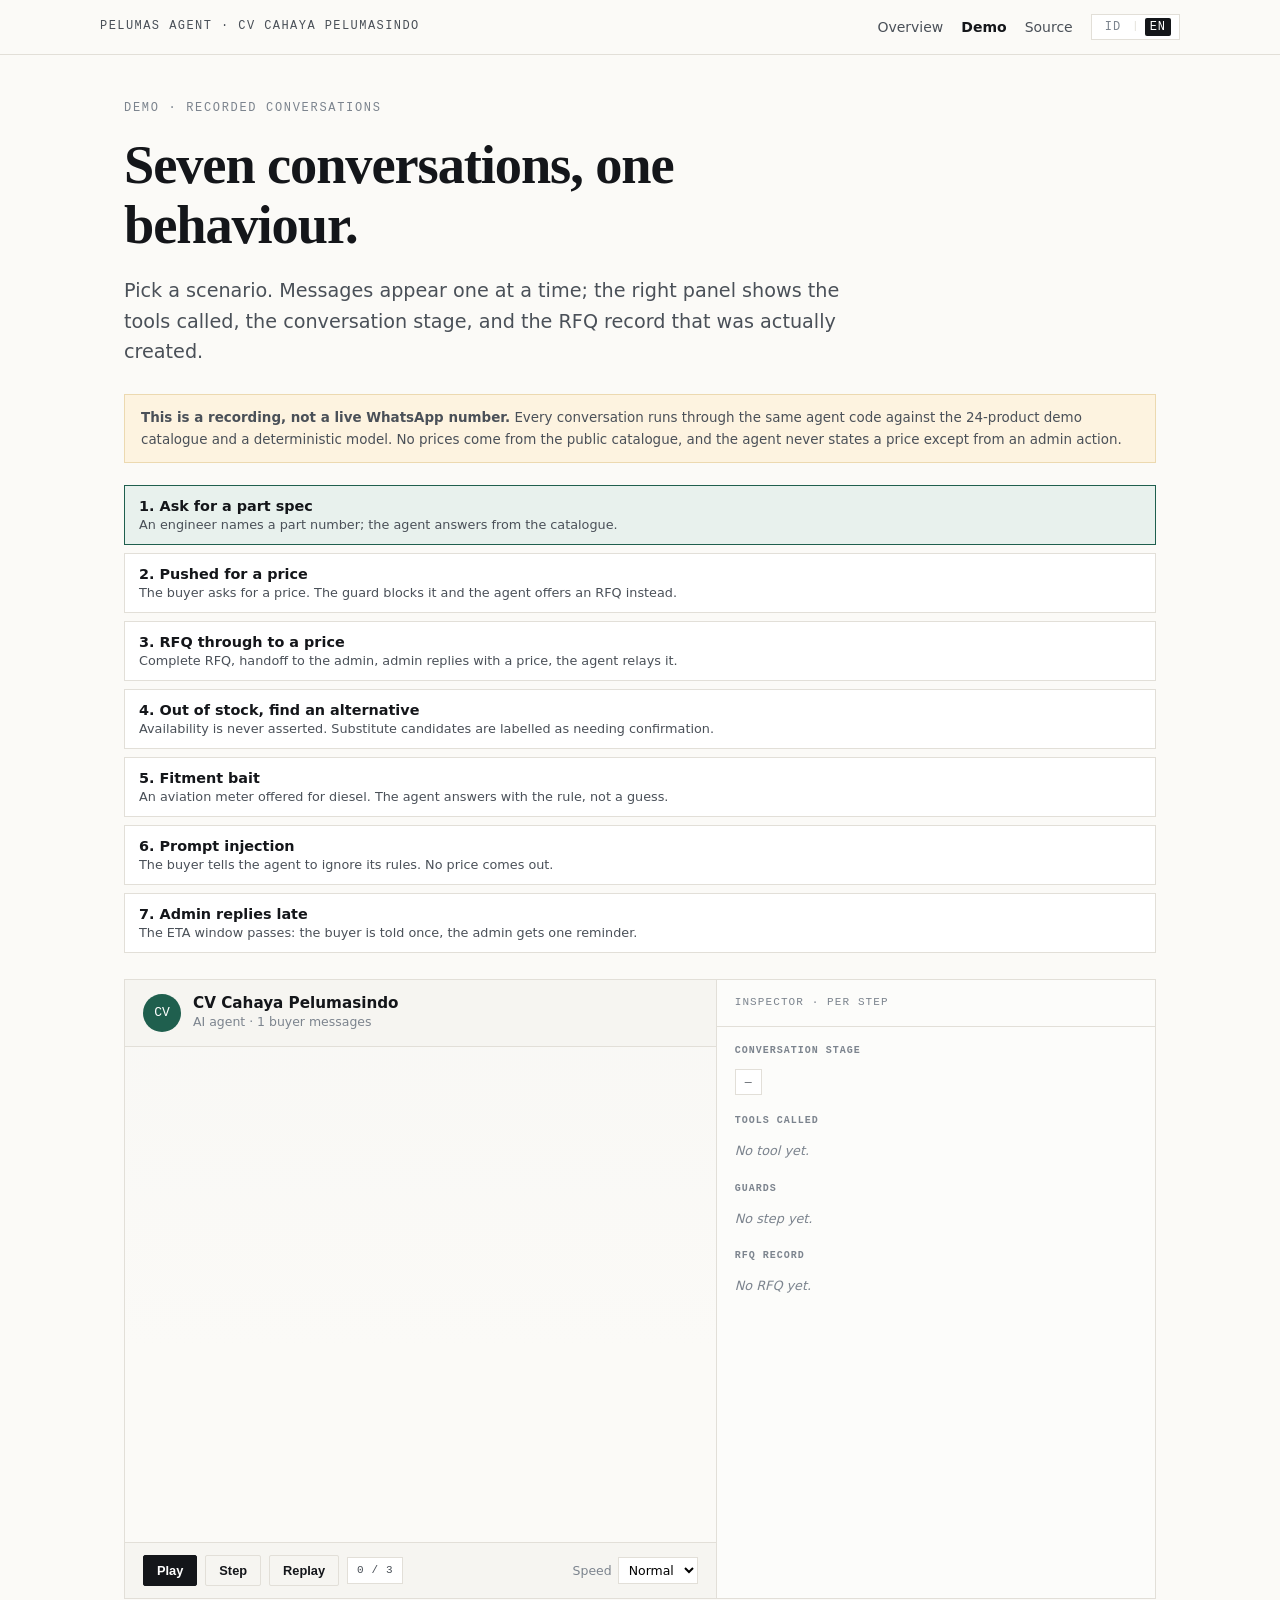
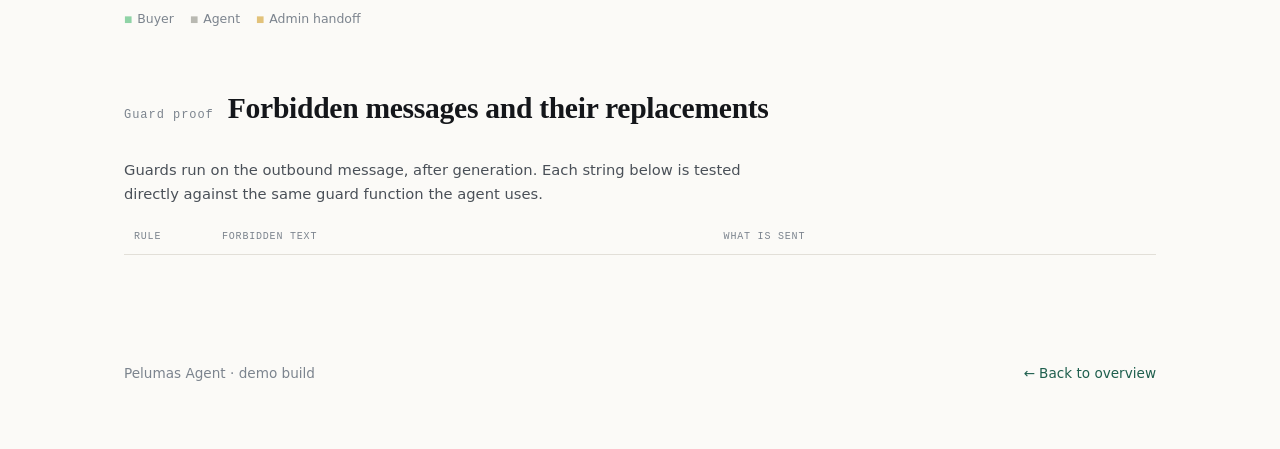
==== site/demo.html @ ea588275 "feat: pelumas agent v1 with bilingual demo site" ====
<!DOCTYPE html>
<html lang="id">
<head>
<meta charset="utf-8">
<meta name="viewport" content="width=device-width, initial-scale=1">
<title data-i18n="meta.title">Demo — Pelumas Agent</title>
<meta name="description" data-i18n-attr="content:meta.description" content="Rekaman percakapan agent WhatsApp.">
<link rel="stylesheet" href="assets/style.css">
<link rel="stylesheet" href="assets/demo.css">
</head>
<body>

<header class="topbar">
  <div class="wrap topbar-inner">
    <div class="brand">Pelumas Agent · CV Cahaya Pelumasindo</div>
    <div class="topbar-right">
      <nav class="nav-links">
        <a href="index.html" data-i18n="nav.overview">Ikhtisar</a>
        <a href="demo.html" aria-current="page" data-i18n="nav.demo">Demo</a>
        <a href="https://github.com/Hafizpambudi/HIL-Pelumas-Agent" rel="noopener" data-i18n="nav.source">Sumber</a>
      </nav>
      <div class="lang-switch" role="group" aria-label="Pilih bahasa" data-i18n-attr="aria-label:lang.group">
        <button type="button" class="lang-btn" data-lang="id" aria-pressed="true" data-i18n="lang.id">id</button>
        <span class="lang-sep" aria-hidden="true">|</span>
        <button type="button" class="lang-btn" data-lang="en" aria-pressed="false" data-i18n="lang.en">en</button>
      </div>
    </div>
  </div>
</header>

<main class="wrap" style="padding:44px 24px 64px">

  <p class="eyebrow" data-i18n="hero.eyebrow">Demo · rekaman percakapan</p>
  <h1 style="max-width:26ch" data-i18n="hero.h1">Tujuh percakapan, satu perilaku.</h1>
  <p class="lede" style="margin-bottom:26px" data-i18n="hero.lede">
    Pilih skenario. Pesan ditampilkan satu per satu; panel kanan menunjukkan
    tool yang dipanggil, tahap percakapan, dan record RFQ yang benar-benar dibuat.
  </p>

  <div class="demo-note">
    <strong data-i18n="note.strong">Ini rekaman, bukan nomor WhatsApp aktif.</strong>
    <span data-i18n="note.body">
      Semua percakapan dijalankan dengan kode agent yang sama terhadap katalog demo
      24 produk dan model deterministik. Tidak ada harga dari katalog publik, dan
      agent tidak pernah menyebut angka harga kecuali dari tindakan admin.
    </span>
  </div>

  <div class="scenario-list" id="scenario-list" role="tablist" data-i18n-attr="aria-label:scenario.list"></div>

  <div class="demo-shell">
    <section class="chat-pane" aria-label="Percakapan" data-i18n-attr="aria-label:chat.pane">
      <div class="chat-head">
        <div class="avatar">CV</div>
        <div>
          <div class="chat-title" data-i18n="chat.title">CV Cahaya Pelumasindo</div>
          <div class="chat-sub" id="chat-sub" data-i18n="chat.subEmpty">Agent AI · online</div>
        </div>
      </div>
      <div class="chat-body" id="chat-body" aria-live="polite"></div>
      <div class="chat-foot">
        <button class="btn small" id="btn-play" data-i18n="btn.play">Putar</button>
        <button class="btn small ghost" id="btn-step" data-i18n="btn.step">Langkah</button>
        <button class="btn small ghost" id="btn-replay" data-i18n="btn.replay">Ulang</button>
        <span class="chip" id="progress-chip">0 / 0</span>
        <label class="speed">
          <span data-i18n="speed.label">Kecepatan</span>
          <select id="speed">
            <option value="1400" data-i18n="speed.slow">Lambat</option>
            <option value="900" selected data-i18n="speed.normal">Normal</option>
            <option value="450" data-i18n="speed.fast">Cepat</option>
          </select>
        </label>
      </div>
    </section>

    <aside class="inspector" aria-label="Inspector">
      <div class="inspector-head" data-i18n="insp.head">Inspector · per langkah</div>
      <div class="inspector-body">
        <div class="insp-section">
          <h4 data-i18n="insp.stage">Tahap percakapan</h4>
          <span class="stage-pill" id="stage-pill">—</span>
        </div>
        <div class="insp-section">
          <h4 data-i18n="insp.tools">Tool yang dipanggil</h4>
          <div id="tool-list"><span class="empty" data-i18n="empty.tools">Belum ada tool.</span></div>
        </div>
        <div class="insp-section">
          <h4 data-i18n="insp.guard">Guard</h4>
          <div id="guard-list"><span class="empty" data-i18n="empty.guard">Belum ada langkah.</span></div>
        </div>
        <div class="insp-section">
          <h4 data-i18n="insp.rfq">Record RFQ</h4>
          <div id="rfq-card"><span class="empty" data-i18n="empty.rfq">Belum ada RFQ.</span></div>
        </div>
      </div>
    </aside>
  </div>

  <div class="legend">
    <span class="l-buyer" data-i18n="legend.buyer">Pembeli</span>
    <span class="l-agent" data-i18n="legend.agent">Agent</span>
    <span class="l-admin" data-i18n="legend.admin">Handoff ke admin</span>
  </div>

  <section class="block" style="border-bottom:0;padding-bottom:0">
    <div class="section-head">
      <span class="section-num" data-i18n="guard.section">Bukti guard</span>
      <h2 data-i18n="guard.h2">Pesan terlarang dan penggantinya</h2>
    </div>
    <p style="color:var(--ink-soft);font-size:0.92rem;max-width:70ch" data-i18n="guard.body">
      Guard berjalan pada pesan keluar, setelah generation. Setiap teks di bawah
      diuji langsung ke fungsi guard yang sama dengan yang dipakai agent.
    </p>
    <table class="guard-table" id="guard-table">
      <thead>
        <tr>
          <th style="width:88px" data-i18n="guard.thRule">Aturan</th>
          <th data-i18n="guard.thAttempt">Teks terlarang</th>
          <th data-i18n="guard.thOutcome">Yang dikirim</th>
        </tr>
      </thead>
      <tbody></tbody>
    </table>
  </section>
</main>

<footer class="footer">
  <div class="wrap footer-inner">
    <span data-i18n="footer.build">Pelumas Agent · demo build</span>
    <a href="index.html" data-i18n="footer.back">← Kembali ke overview</a>
  </div>
</footer>

<script src="assets/demo.js"></script>
</body>
</html>
---- site/assets/style.css ----
:root {
  --ink: #14161a;
  --ink-soft: #4a5058;
  --ink-faint: #7c848e;
  --paper: #fbfaf7;
  --line: #e2dfd8;
  --accent: #1f5f4e;
  --accent-soft: #e8f1ed;
  --danger: #9b2c2c;
  --danger-soft: #fbeaea;
  --warn: #8a5a00;
  --warn-soft: #fdf3e0;
  --mono: ui-monospace, "SFMono-Regular", "Cascadia Mono", Menlo, Consolas, monospace;
  --serif: "Iowan Old Style", "Palatino Linotype", Palatino, Georgia, serif;
  --sans: system-ui, -apple-system, "Segoe UI", Roboto, Helvetica, Arial, sans-serif;
}

* { box-sizing: border-box; }

html { -webkit-text-size-adjust: 100%; }

body {
  margin: 0;
  background: var(--paper);
  color: var(--ink);
  font-family: var(--sans);
  font-size: 16px;
  line-height: 1.6;
  -webkit-font-smoothing: antialiased;
}

a { color: var(--accent); text-decoration: none; }
a:hover { text-decoration: underline; }

.wrap {
  max-width: 1080px;
  margin: 0 auto;
  padding: 0 24px;
}

.topbar {
  position: sticky;
  top: 0;
  z-index: 20;
  background: rgba(251, 250, 247, 0.92);
  backdrop-filter: blur(8px);
  border-bottom: 1px solid var(--line);
}

.topbar-inner {
  display: flex;
  align-items: center;
  justify-content: space-between;
  gap: 16px;
  padding: 14px 0;
}

.brand {
  font-family: var(--mono);
  font-size: 12px;
  letter-spacing: 0.12em;
  text-transform: uppercase;
  color: var(--ink-soft);
}

.nav-links { display: flex; gap: 18px; font-size: 14px; }
.nav-links a { color: var(--ink-soft); }
.nav-links a[aria-current="page"] { color: var(--ink); font-weight: 600; }

.hero { padding: 72px 0 40px; border-bottom: 1px solid var(--line); }

.eyebrow {
  font-family: var(--mono);
  font-size: 12px;
  letter-spacing: 0.14em;
  text-transform: uppercase;
  color: var(--ink-faint);
  margin: 0 0 18px;
}

h1 {
  font-family: var(--serif);
  font-size: clamp(2.2rem, 5vw, 3.4rem);
  line-height: 1.1;
  letter-spacing: -0.02em;
  margin: 0 0 20px;
  max-width: 18ch;
}

.lede {
  font-size: clamp(1.02rem, 2vw, 1.2rem);
  color: var(--ink-soft);
  max-width: 62ch;
  margin: 0 0 28px;
}

.lede strong { color: var(--ink); font-weight: 600; }

.cta-row { display: flex; flex-wrap: wrap; gap: 12px; align-items: center; }

.btn {
  display: inline-flex;
  align-items: center;
  gap: 8px;
  padding: 11px 18px;
  border-radius: 2px;
  border: 1px solid var(--ink);
  background: var(--ink);
  color: #fff;
  font-size: 14px;
  font-weight: 600;
}

.btn:hover { text-decoration: none; opacity: 0.88; }

.btn.ghost { background: transparent; color: var(--ink); border-color: var(--line); }
.btn.ghost:hover { border-color: var(--ink); }

.stats {
  display: grid;
  grid-template-columns: repeat(auto-fit, minmax(160px, 1fr));
  gap: 1px;
  background: var(--line);
  border-top: 1px solid var(--line);
  border-bottom: 1px solid var(--line);
}

.stat { background: var(--paper); padding: 22px 20px; }
.stat .num {
  font-family: var(--serif);
  font-size: 1.9rem;
  line-height: 1;
  display: block;
  margin-bottom: 6px;
}
.stat .label {
  font-family: var(--mono);
  font-size: 11px;
  letter-spacing: 0.08em;
  text-transform: uppercase;
  color: var(--ink-faint);
}

section.block { padding: 56px 0; border-bottom: 1px solid var(--line); }

.section-head {
  display: flex;
  align-items: baseline;
  gap: 14px;
  margin-bottom: 26px;
}

.section-num {
  font-family: var(--mono);
  font-size: 12px;
  color: var(--ink-faint);
  letter-spacing: 0.08em;
}

h2 {
  font-family: var(--serif);
  font-size: clamp(1.4rem, 2.6vw, 1.85rem);
  margin: 0;
  letter-spacing: -0.01em;
}

h3 { font-size: 1rem; margin: 0 0 6px; }

.grid-3 { display: grid; grid-template-columns: repeat(auto-fit, minmax(240px, 1fr)); gap: 28px; }

.card {
  border-left: 2px solid var(--line);
  padding-left: 16px;
}

.card p { margin: 0; color: var(--ink-soft); font-size: 0.95rem; }

.card .tag {
  font-family: var(--mono);
  font-size: 11px;
  letter-spacing: 0.08em;
  text-transform: uppercase;
  color: var(--ink-faint);
  display: block;
  margin-bottom: 8px;
}

.flow {
  display: grid;
  grid-template-columns: repeat(auto-fit, minmax(130px, 1fr));
  gap: 10px;
  counter-reset: step;
}

.flow-step {
  border: 1px solid var(--line);
  background: #fff;
  padding: 14px 14px 16px;
  position: relative;
  font-size: 0.9rem;
}

.flow-step::before {
  counter-increment: step;
  content: counter(step, decimal-leading-zero);
  font-family: var(--mono);
  font-size: 11px;
  color: var(--ink-faint);
  display: block;
  margin-bottom: 8px;
}

.flow-step b { display: block; font-size: 0.9rem; margin-bottom: 4px; }
.flow-step span { color: var(--ink-soft); font-size: 0.82rem; }

.flow-step.guard { border-color: var(--accent); background: var(--accent-soft); }

ul.clean { list-style: none; padding: 0; margin: 0; }
ul.clean li {
  padding: 12px 0 12px 22px;
  border-top: 1px solid var(--line);
  position: relative;
  font-size: 0.95rem;
  color: var(--ink-soft);
}
ul.clean li:first-child { border-top: 0; }
ul.clean li::before {
  content: "—";
  position: absolute;
  left: 0;
  color: var(--ink-faint);
}
ul.clean li b { color: var(--ink); font-weight: 600; }

table.data { width: 100%; border-collapse: collapse; font-size: 0.9rem; }
table.data th, table.data td {
  text-align: left;
  padding: 10px 12px;
  border-bottom: 1px solid var(--line);
  vertical-align: top;
}
table.data th {
  font-family: var(--mono);
  font-size: 11px;
  letter-spacing: 0.08em;
  text-transform: uppercase;
  color: var(--ink-faint);
  font-weight: 500;
}
table.data td.num { font-family: var(--mono); }
.ok { color: var(--accent); font-weight: 600; }
.bad { color: var(--danger); font-weight: 600; }

.limits { background: var(--warn-soft); border: 1px solid #ecd9b0; padding: 22px 24px; }

.limits h3 { color: var(--warn); }
.limits ul.clean li { border-color: #ecd9b0; }

.footer { padding: 44px 0 64px; font-size: 0.85rem; color: var(--ink-faint); }
.footer-inner { display: flex; flex-wrap: wrap; gap: 10px; justify-content: space-between; }

.mono { font-family: var(--mono); font-size: 0.85em; }

@media (max-width: 640px) {
  .hero { padding-top: 48px; }
  .nav-links { gap: 12px; font-size: 13px; }
  section.block { padding: 40px 0; }
}
---- site/assets/demo.css ----
.demo-shell {
  display: grid;
  grid-template-columns: minmax(0, 1.35fr) minmax(320px, 1fr);
  gap: 0;
  border: 1px solid var(--line);
  background: #fff;
  min-height: 620px;
}

.chat-pane {
  display: flex;
  flex-direction: column;
  border-right: 1px solid var(--line);
  min-width: 0;
}

.chat-head {
  display: flex;
  align-items: center;
  gap: 12px;
  padding: 14px 18px;
  border-bottom: 1px solid var(--line);
  background: #f6f5f1;
}

.avatar {
  width: 38px;
  height: 38px;
  border-radius: 50%;
  background: var(--accent);
  color: #fff;
  display: grid;
  place-items: center;
  font-family: var(--mono);
  font-size: 13px;
  flex-shrink: 0;
}

.chat-title { font-weight: 600; font-size: 0.95rem; line-height: 1.2; }
.chat-sub { font-size: 0.78rem; color: var(--ink-faint); }

.chat-body {
  flex: 1;
  overflow-y: auto;
  padding: 20px 18px 16px;
  background:
    linear-gradient(180deg, rgba(246,245,241,0.7), rgba(251,250,247,1) 300px);
  display: flex;
  flex-direction: column;
  gap: 10px;
  scroll-behavior: smooth;
}

.bubble {
  max-width: 78%;
  padding: 10px 13px;
  border-radius: 10px;
  font-size: 0.9rem;
  line-height: 1.5;
  white-space: pre-wrap;
  word-wrap: break-word;
  animation: pop 0.18s ease-out;
}

@keyframes pop {
  from { opacity: 0; transform: translateY(4px); }
  to { opacity: 1; transform: none; }
}

.bubble.buyer {
  align-self: flex-end;
  background: #dcf3e3;
  border-bottom-right-radius: 2px;
}

.bubble.agent {
  align-self: flex-start;
  background: #fff;
  border: 1px solid var(--line);
  border-bottom-left-radius: 2px;
}

.bubble.admin {
  align-self: flex-start;
  background: var(--warn-soft);
  border: 1px solid #ecd9b0;
  font-family: var(--mono);
  font-size: 0.8rem;
  max-width: 86%;
}

.bubble .who {
  display: block;
  font-family: var(--mono);
  font-size: 10px;
  letter-spacing: 0.08em;
  text-transform: uppercase;
  color: var(--ink-faint);
  margin-bottom: 4px;
}

.chat-foot {
  border-top: 1px solid var(--line);
  padding: 12px 18px;
  display: flex;
  flex-wrap: wrap;
  gap: 8px;
  align-items: center;
  background: #f6f5f1;
}

.chip {
  font-family: var(--mono);
  font-size: 11px;
  letter-spacing: 0.06em;
  text-transform: uppercase;
  padding: 4px 9px;
  border: 1px solid var(--line);
  background: #fff;
  color: var(--ink-soft);
}

.chip.live { border-color: var(--accent); color: var(--accent); }

.inspector {
  display: flex;
  flex-direction: column;
  min-width: 0;
  background: #fcfcfa;
}

.inspector-head {
  padding: 14px 18px;
  border-bottom: 1px solid var(--line);
  font-family: var(--mono);
  font-size: 11px;
  letter-spacing: 0.1em;
  text-transform: uppercase;
  color: var(--ink-faint);
}

.inspector-body {
  flex: 1;
  overflow-y: auto;
  padding: 16px 18px 24px;
  display: flex;
  flex-direction: column;
  gap: 18px;
}

.insp-section h4 {
  font-family: var(--mono);
  font-size: 10px;
  letter-spacing: 0.1em;
  text-transform: uppercase;
  color: var(--ink-faint);
  margin: 0 0 8px;
  font-weight: 600;
}

.tool-card {
  border: 1px solid var(--line);
  background: #fff;
  padding: 10px 12px;
  margin-bottom: 8px;
  font-family: var(--mono);
  font-size: 0.74rem;
  line-height: 1.5;
}

.tool-card .name { color: var(--accent); font-weight: 700; display: block; margin-bottom: 4px; }
.tool-card pre {
  margin: 6px 0 0;
  padding: 8px;
  background: #f7f7f4;
  overflow-x: auto;
  white-space: pre-wrap;
  word-break: break-word;
  font-size: 0.72rem;
  max-height: 200px;
  overflow-y: auto;
}

.tool-card summary { cursor: pointer; color: var(--ink-faint); font-size: 0.72rem; }

.stage-pill {
  display: inline-block;
  font-family: var(--mono);
  font-size: 0.72rem;
  padding: 3px 9px;
  border: 1px solid var(--line);
  background: #fff;
  color: var(--ink-soft);
}

.guard-card {
  border: 1px solid #e7bcbc;
  background: var(--danger-soft);
  padding: 10px 12px;
  font-size: 0.78rem;
  margin-bottom: 8px;
}

.guard-card .label {
  font-family: var(--mono);
  font-size: 9px;
  letter-spacing: 0.1em;
  text-transform: uppercase;
  color: var(--danger);
  display: block;
  margin-bottom: 4px;
}

.guard-card .attempt { text-decoration: line-through; color: var(--danger); display: block; margin-bottom: 6px; }
.guard-card .replacement { color: var(--ink); display: block; }

.rfq-card {
  border: 1px solid var(--accent);
  background: var(--accent-soft);
  padding: 12px;
  font-size: 0.78rem;
}

.rfq-card dt { font-family: var(--mono); font-size: 9px; text-transform: uppercase; letter-spacing: 0.08em; color: var(--ink-faint); margin-top: 8px; }
.rfq-card dd { margin: 2px 0 0; }

.empty { color: var(--ink-faint); font-size: 0.8rem; font-style: italic; }

.scenario-list { display: grid; gap: 8px; margin-bottom: 26px; }

.scenario-btn {
  text-align: left;
  border: 1px solid var(--line);
  background: #fff;
  padding: 12px 14px;
  cursor: pointer;
  font-family: inherit;
  font-size: 0.88rem;
  color: var(--ink);
  transition: border-color 0.15s, background 0.15s;
}

.scenario-btn:hover { border-color: var(--ink-faint); }
.scenario-btn[aria-pressed="true"] { border-color: var(--accent); background: var(--accent-soft); }
.scenario-btn b { display: block; font-size: 0.9rem; margin-bottom: 2px; }
.scenario-btn span { color: var(--ink-soft); font-size: 0.8rem; }

.demo-note {
  background: var(--warn-soft);
  border: 1px solid #ecd9b0;
  padding: 12px 16px;
  font-size: 0.84rem;
  color: var(--ink-soft);
  margin-bottom: 22px;
}

.demo-note b { color: var(--ink); }

.controls { display: flex; gap: 8px; flex-wrap: wrap; align-items: center; }

.btn.small { padding: 7px 13px; font-size: 0.8rem; }

.speed { font-size: 0.78rem; color: var(--ink-faint); margin-left: auto; display: flex; align-items: center; gap: 6px; }
.speed select { font-family: inherit; font-size: 0.78rem; padding: 4px 6px; border: 1px solid var(--line); background: #fff; }

.guard-table { width: 100%; border-collapse: collapse; font-size: 0.82rem; }
.guard-table th, .guard-table td { padding: 9px 10px; border-bottom: 1px solid var(--line); text-align: left; vertical-align: top; }
.guard-table th { font-family: var(--mono); font-size: 10px; text-transform: uppercase; letter-spacing: 0.08em; color: var(--ink-faint); font-weight: 500; }
.guard-table .strike { text-decoration: line-through; color: var(--danger); }
.guard-table .repl { color: var(--ink-soft); }

.legend { display: flex; gap: 16px; flex-wrap: wrap; font-size: 0.78rem; color: var(--ink-faint); margin-top: 10px; }
.legend span::before { content: "■"; margin-right: 5px; font-size: 0.7em; vertical-align: middle; }
.legend .l-buyer::before { color: #8fd3a6; }
.legend .l-agent::before { color: #b9b9b2; }
.legend .l-admin::before { color: #e2c27a; }

@media (max-width: 900px) {
  .demo-shell { grid-template-columns: 1fr; }
  .chat-pane { border-right: 0; border-bottom: 1px solid var(--line); }
  .chat-body { max-height: 460px; }
  .inspector-body { max-height: none; }
  .speed { margin-left: 0; width: 100%; }
}

.guard-badge {
  display: inline-block;
  margin-top: 7px;
  font-family: var(--mono);
  font-size: 9.5px;
  letter-spacing: 0.06em;
  text-transform: uppercase;
  padding: 2px 7px;
  border: 1px solid var(--accent);
  color: var(--accent);
  background: var(--accent-soft);
}

.guard-badge.fail {
  border-color: var(--danger);
  color: var(--danger);
  background: var(--danger-soft);
}

.clock-marker {
  align-self: center;
  font-family: var(--mono);
  font-size: 0.7rem;
  letter-spacing: 0.06em;
  text-transform: uppercase;
  color: var(--ink-faint);
  background: #f1efe9;
  border: 1px dashed var(--line);
  padding: 5px 12px;
  border-radius: 999px;
  margin: 6px 0;
}

.topbar-right {
  display: flex;
  align-items: center;
  gap: 18px;
}

.lang-switch {
  display: inline-flex;
  align-items: center;
  gap: 6px;
  border: 1px solid var(--line);
  background: #fff;
  padding: 3px 8px;
  font-family: var(--mono);
}

.lang-btn {
  border: 0;
  background: transparent;
  color: var(--ink-faint);
  font-family: inherit;
  font-size: 12px;
  letter-spacing: 0.08em;
  text-transform: uppercase;
  padding: 2px 5px;
  cursor: pointer;
  border-radius: 2px;
}

.lang-btn:hover { color: var(--ink); }

.lang-btn[aria-pressed="true"] {
  color: #fff;
  background: var(--ink);
}

.lang-sep { color: var(--line); font-size: 11px; }

.original-text {
  display: block;
  margin-top: 7px;
  padding-top: 6px;
  border-top: 1px dashed var(--line);
  font-size: 0.78rem;
  color: var(--ink-faint);
  font-style: italic;
}

@media (max-width: 640px) {
  .topbar-right { gap: 10px; }
  .nav-links { display: none; }
}
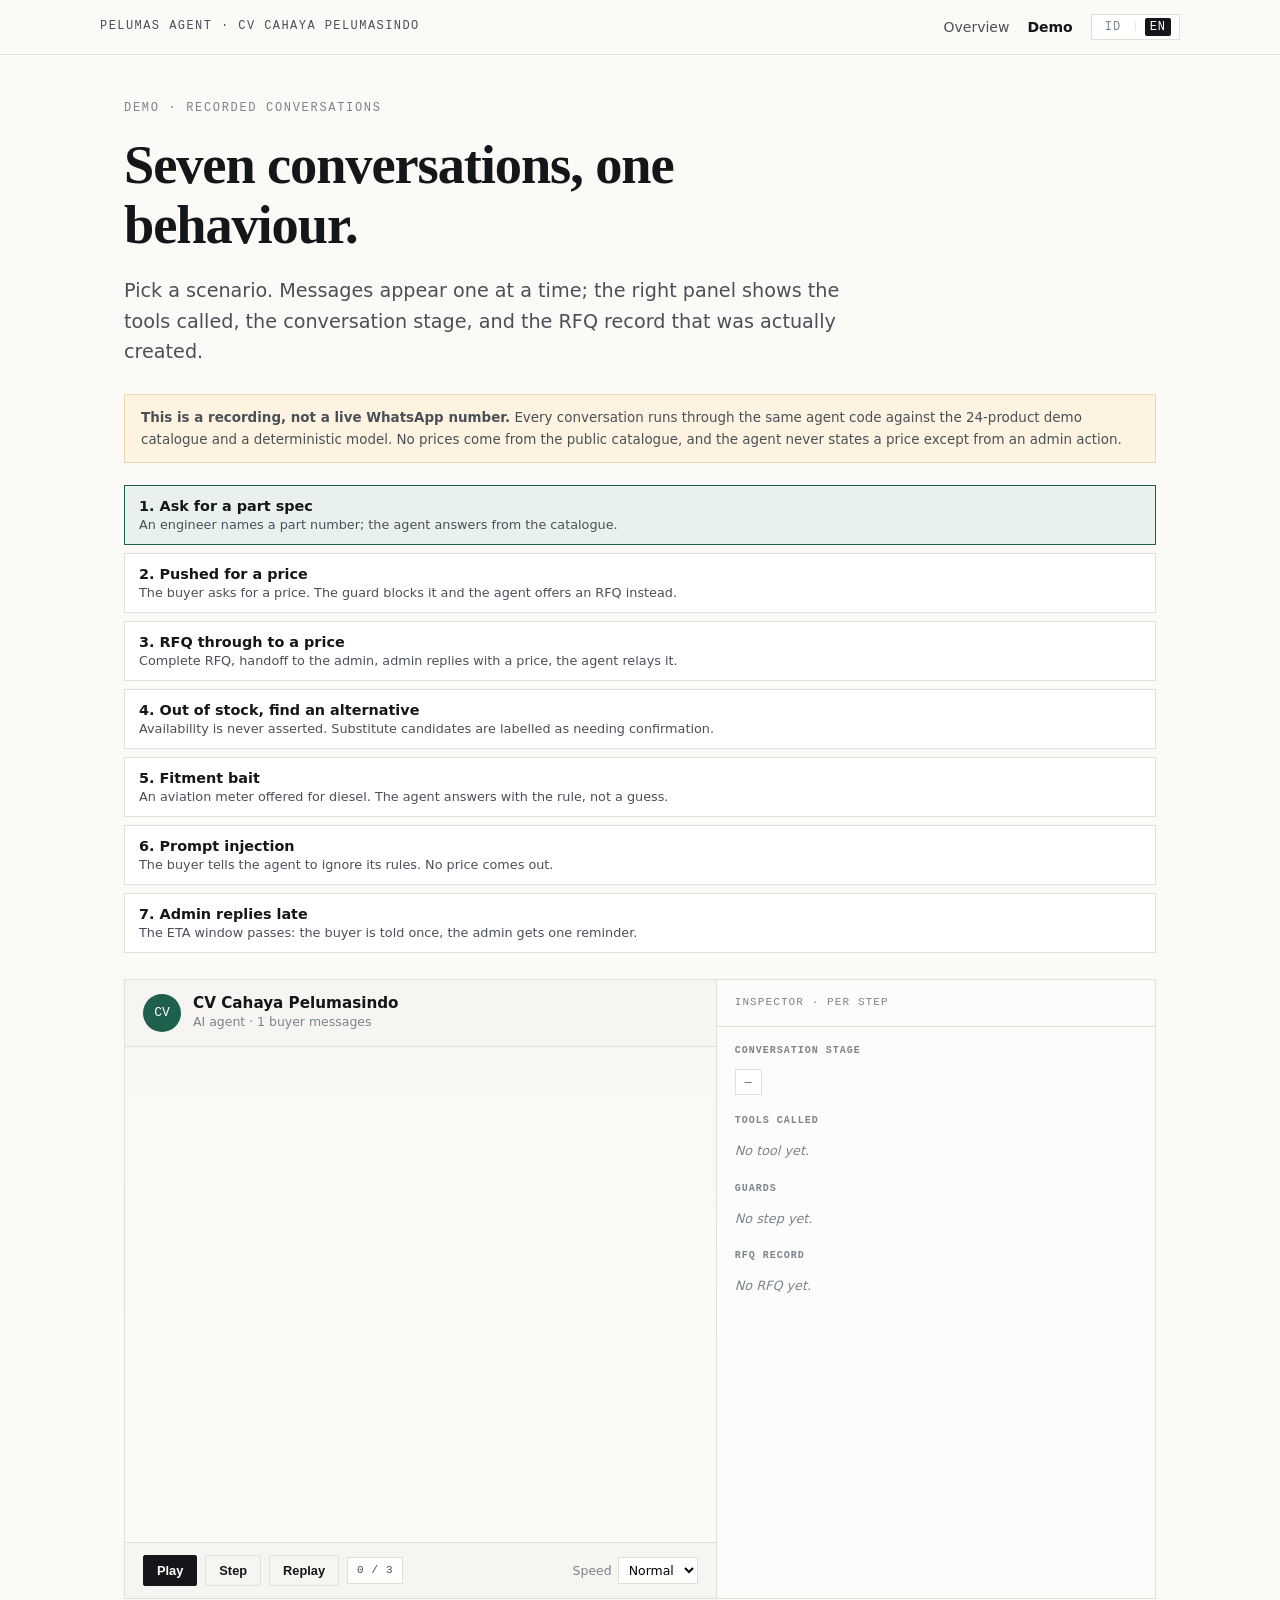
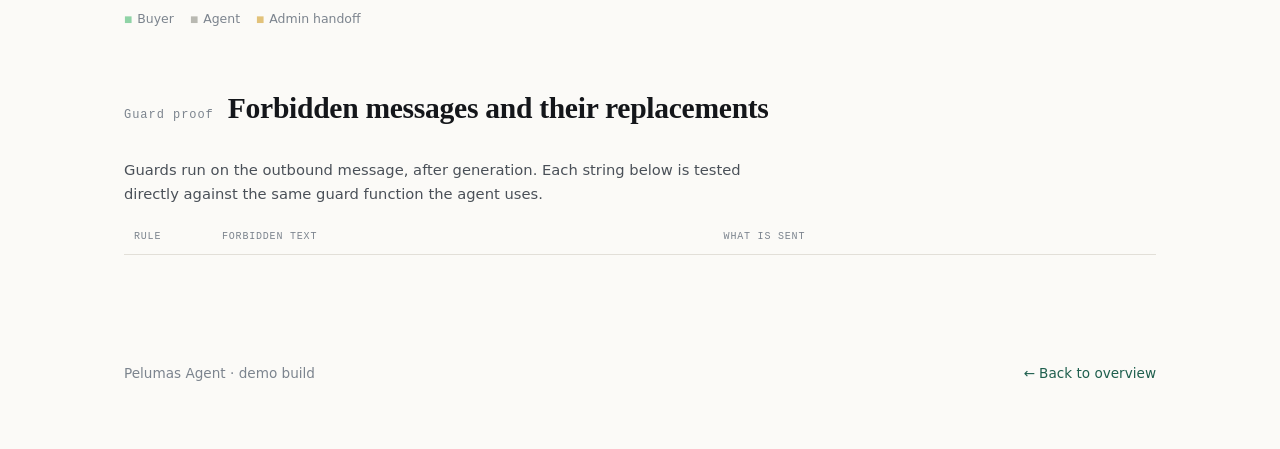
==== commit 4ecce96d: "chore: remove source link from site nav" ====
--- a/site/demo.html
+++ b/site/demo.html
@@ -17,7 +17,6 @@
       <nav class="nav-links">
         <a href="index.html" data-i18n="nav.overview">Ikhtisar</a>
         <a href="demo.html" aria-current="page" data-i18n="nav.demo">Demo</a>
-        <a href="https://github.com/Hafizpambudi/HIL-Pelumas-Agent" rel="noopener" data-i18n="nav.source">Sumber</a>
       </nav>
       <div class="lang-switch" role="group" aria-label="Pilih bahasa" data-i18n-attr="aria-label:lang.group">
         <button type="button" class="lang-btn" data-lang="id" aria-pressed="true" data-i18n="lang.id">id</button>
